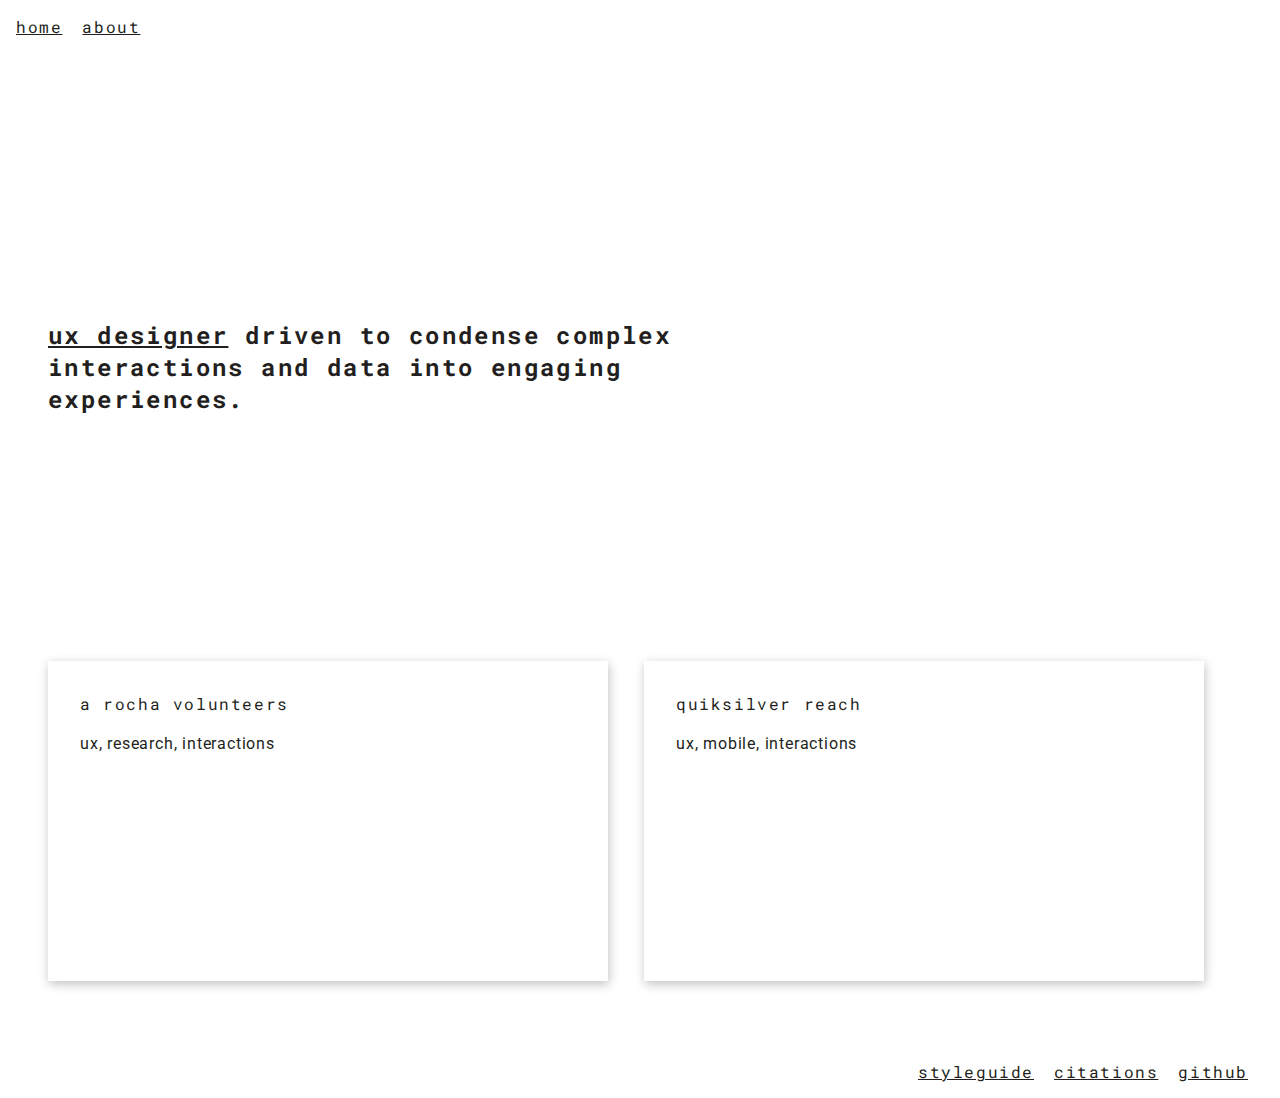
==== index.html @ 5fe72e6e "Linked citations page in footer nav" ====
<!DOCTYPE html>
<html lang="en">

  <head>

    <meta charset="utf-8">
    <meta name="viewport" content="width=device-width, initial-scale=1">
    <title>Patrick Ly - Portfolio</title>

    <link href="css/main.css" rel="stylesheet">

    <link href="https://fonts.googleapis.com/css?family=Roboto:300,700" rel="stylesheet">
    <link href="https://fonts.googleapis.com/css?family=Roboto+Mono:400,700" rel="stylesheet">

  </head>

  <body>

    <nav class="header-nav">
      <a href="index.html" class="nav-item">home</a>
      <a href="about.html" class="nav-item">about</a>
    </nav>

    <section class="intro">
      <h1><a href="about.html">ux designer</a> driven to condense complex interactions and data into engaging experiences. </h1>
    </section>

    <section class="main-section">
      <a href="arocha.html" class="project-component-1">
        <h3>a rocha volunteers</h3>
        <p class="project-subtitle">ux, research, interactions</p>
      </a>
      <a href="quiksilver-reach.html" class="project-component-2">
        <h3>quiksilver reach</h3>
        <p class="project-subtitle">ux, mobile, interactions</p>
      </a>
    </section>

    <nav class="footer-nav">
      <a href="styleguide.html" class="nav-item">styleguide</a>
      <a href="citations.html" class="nav-item">citations</a>
      <a href="https://github.com/pcly95/339portfolio" class="nav-item">github</a>
    </nav>

  </body>
</html>
---- css/main.css ----
*, *::after, *::before {
  box-sizing: border-box;
  margin:0;
}

body {
  margin: 0;
  font-family: 'Roboto', sans-serif;
  color: #231F20;
}

.alternate {
  background-color: #231F20;
}

section {
  margin:2rem;
}

h1 {
  font-family: 'Roboto Mono', monospace;
  letter-spacing: .15rem;
  font-size: 1.5rem;
  margin-left: 0;
}

h2 {
  font-family: 'Roboto Mono', monospace;
  letter-spacing: .1rem;
  font-size: 1.2rem;
  margin-bottom: 1rem;
}

h3 {
  font-family: 'Roboto Mono', monospace;
  font-weight: 400;
  letter-spacing: .1rem;
  font-size: 1rem;
  margin-bottom: 1rem;
}

a {
  color: #231F20;
  -webkit-transition: color 0.2s ease-out;
  transition: color 0.2s ease-out;
}

a:hover, a:active, a:focus {
  color: #C1C1C0;
}

p {
  letter-spacing: .05rem;
  line-height: 1.7rem;
  max-width: 40rem;
  margin-bottom: 2.5rem;
}

ul {
  padding: 0;
  list-style-type: none;
  letter-spacing: .05rem;
  line-height: 1.7rem;
  max-width: 40rem;
}

li {
  margin-bottom: .5rem;
}

em {
  font-weight: 700;
  font-style: normal;
}

.header-nav {
  margin: 1rem;
}

.footer-nav {
  margin: 1rem;
  float: right;
}

.nav-item {
  font-family: 'Roboto Mono', monospace;
  font-weight: 400;
  letter-spacing: .1rem;
  font-size: 1rem;
  margin-right: 1rem;
}

.nav-item-alt {
  font-family: 'Roboto Mono', monospace;
  font-weight: 400;
  letter-spacing: .1rem;
  font-size: 1rem;
  margin-right: 1rem;
  color: white;
}

.about-link {
  font-family: 'Roboto Mono', monospace;
  font-weight: 400;
  letter-spacing: .1rem;
  font-size: 1rem;
  color: white;
  margin-left: 0;
  margin-right: 1rem;
}

.alternate-h1 {
  color: white;
}

.about-paragraph {
  color: white;
  margin-left: 0;
  margin-top: 2rem;
}

.project-title {
  margin-bottom: 1.5rem;
}

.project-subtitle {
  margin-top: .5rem;
}

.intro {
  margin-top: 22%;
  max-width: 40rem;
}

.main-section {
  max-width: 100rem;
  max-height: 20rem;
  margin-top: 18%;
  margin-bottom: 5rem;
  margin-left: 2rem;
  margin-right: 2rem;
}

.project-component-1 {
  display: inline-block;
  text-decoration: none;
  color: white;
  background-color: #48755a;
  padding: 2rem;
  margin: 0 0 1rem 0;
  width: 100%;
  max-width: 35rem;
  height: 20rem;
  box-shadow: 1px 3px 10px #C1C1C0;

  -webkit-transition: all 0.3s ease-out;
  transition: all 0.3s ease-out;
}

.project-component-1:hover, .project-component-1:active, .project-component-1:focus {
  color: white;
  background-color: #48755a;
}

.project-component-2 {
  display: inline-block;
  text-decoration: none;
  color: white;
  background-color: #253444;
  padding: 2rem;
  margin: 0 0 1rem 0;
  width: 100%;
  max-width: 35rem;
  height: 20rem;
  box-shadow: 1px 3px 10px #C1C1C0;

  -webkit-transition: all 0.3s ease-out;
  transition: all 0.3s ease-out;
}

.project-component-2:hover, .project-component-2:active, .project-component-2:focus {
  color: white;
  background-color: #253444;
}

.full-bleed {
  width: 100%;
  height: 100%;
  margin: 0 0 4rem 0;
}

.detail-intro {
  font-size: 1.3rem;
  line-height: 2.2rem;
}

.main-content {
  max-width: 40rem;
  margin-left: 2rem;
  margin-right: 2rem;
}

.within-content {
  width: 100%;
  height: 100%;
  margin-bottom: 6rem;
}

.within-content-double {
  width: 100%;
  height: 100%;
  margin-bottom: 1rem;
}

@media (min-width:28rem){
  .main-content {
    margin-left: auto;
    margin-right: auto;
  }

  .project-title {
    margin-left: 0;
  }

  h1 {
    margin-left: 1rem;
  }

  p {
    margin-bottom: 4rem;
  }

  .project-component-1 {
    margin: 1rem;
    color: #231F20;
    background-color: #FFFFFF;
  }

  .project-component-2 {
    margin: 1rem;
    color: #231F20;
    background-color: #FFFFFF;
  }

  .about-paragraph {
    margin-left: 1rem;
  }

  .about-link {
    margin-left: 1rem;
    margin-right: 0;
  }

  .main-section {
    margin-left: 2rem;
    margin-right: 0;
  }
}

.embed-container {
  position: relative;
  padding-bottom: 56.25%;
  height: 0;
  overflow: hidden;
  max-width: 100%;
  margin-top: 2rem;
  margin-bottom: 6rem;
}

.embed-container iframe, .embed-container object, .embed-container embed {
  position: absolute;
  top: 0;
  left: 0;
  width: 100%;
  height: 100%;
}



/*STYLE GUIDE STYLING*/
.styleguide-section {
  display: -ms-flex;
  display: flex;

  -ms-flex-wrap: wrap;
  flex-wrap: wrap;

  margin-top: 3.5rem;
  margin-bottom: 3.5rem;
  border-top: .05rem solid #C1C1C0;
  padding-top: 1rem;
}

.styleguide-item {
  box-sizing: border-box;
  flex-grow: 1;
  flex-basis: 17rem;
  margin-right: 1rem;
}

.styleguide-h1 {
  font-family: 'Roboto Mono', monospace;
  letter-spacing: .4rem;
  font-size: 1.4rem;
  margin: 2rem;
}

.styleguide-title {
  font-family: 'Roboto', sans-serif;
  font-size: 1rem;
  font-weight: 300;
  margin-left: 0;
  margin-bottom: 1rem;
}

.no-margin {
  margin-left: 0;
}

.styleguide-h2 {
  font-family: 'Roboto', sans-serif;
  font-size: 1.3rem;
  flex-basis: 100%;
  font-weight: 300;
  margin-left: 0;
  margin-bottom: 1rem;
}

.styleguide-label {
  margin-top: 1rem;
  margin-bottom: 0;
  font-size: .8rem;
  color: grey;
}

.styleguide-p {
  margin-bottom: 1rem;
}

code {
  background-color: #C1C1C0;
  padding: .2rem;
}

.heading-font {
  font-family: 'Roboto Mono', monospace;
}

.swatch-black {
  color: white;
  background-color: #231F20;
  padding: .5rem;
  width: 10rem;
  margin: 1rem;
}

.swatch-grey {
  background-color: #C1C1C0;
  padding: .5rem;
  width: 10rem;
  margin: 1rem;
}

.swatch-white {
  background-color: #FFFFFF;
  border: .05rem solid #C1C1C0;
  padding: .5rem;
  width: 10rem;
  margin: 1rem;
}
/*END OF STYLE GUIDE STYLING*/
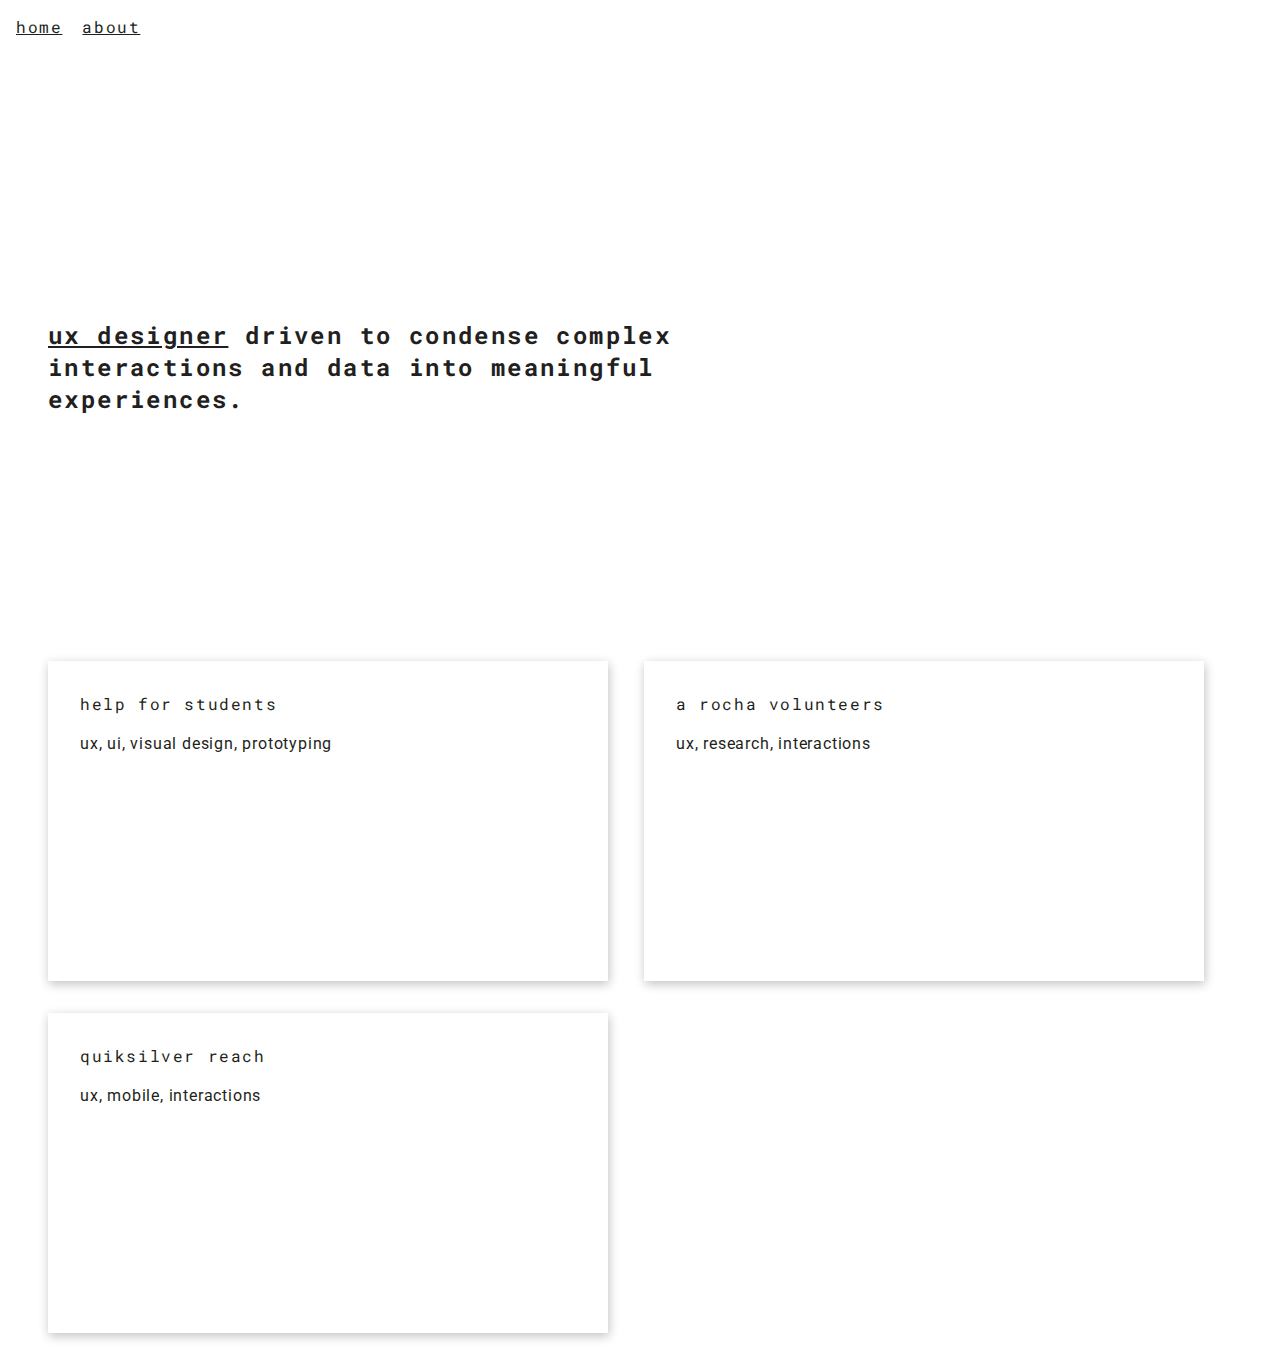
==== commit 4a4d5e04: "Deleted footer and added new project component" ====
--- a/index.html
+++ b/index.html
@@ -22,10 +22,14 @@
     </nav>
 
     <section class="intro">
-      <h1><a href="about.html">ux designer</a> driven to condense complex interactions and data into engaging experiences. </h1>
+      <h1><a href="about.html">ux designer</a> driven to condense complex interactions and data into meaningful experiences. </h1>
     </section>
 
     <section class="main-section">
+      <a href="help-for-students.html" class="project-component-3">
+        <h3>help for students</h3>
+        <p class="project-subtitle">ux, ui, visual design, prototyping</p>
+      </a>
       <a href="arocha.html" class="project-component-1">
         <h3>a rocha volunteers</h3>
         <p class="project-subtitle">ux, research, interactions</p>
@@ -36,11 +40,5 @@
       </a>
     </section>
 
-    <nav class="footer-nav">
-      <a href="styleguide.html" class="nav-item">styleguide</a>
-      <a href="citations.html" class="nav-item">citations</a>
-      <a href="https://github.com/pcly95/339portfolio" class="nav-item">github</a>
-    </nav>
-
   </body>
 </html>
--- a/css/main.css
+++ b/css/main.css
@@ -54,6 +54,13 @@
   line-height: 1.7rem;
   max-width: 40rem;
   margin-bottom: 2.5rem;
+}
+
+.double-paragraph {
+  letter-spacing: .05rem;
+  line-height: 1.7rem;
+  max-width: 40rem;
+  margin-bottom: 1.2rem;
 }
 
 ul {
@@ -88,6 +95,16 @@
   letter-spacing: .1rem;
   font-size: 1rem;
   margin-right: 1rem;
+}
+
+.nav-item-bottom-margin {
+  font-family: 'Roboto Mono', monospace;
+  font-weight: 400;
+  letter-spacing: .1rem;
+  font-size: 1rem;
+  margin-right: 1rem;
+  margin-bottom: 4rem;
+  display: block;
 }
 
 .nav-item-alt {
@@ -183,6 +200,27 @@
   background-color: #253444;
 }
 
+.project-component-3 {
+  display: inline-block;
+  text-decoration: none;
+  color: white;
+  background-color: #FF9B59;
+  padding: 2rem;
+  margin: 0 0 1rem 0;
+  width: 100%;
+  max-width: 35rem;
+  height: 20rem;
+  box-shadow: 1px 3px 10px #C1C1C0;
+
+  -webkit-transition: all 0.3s ease-out;
+  transition: all 0.3s ease-out;
+}
+
+.project-component-3:hover, .project-component-3:active, .project-component-3:focus {
+  color: white;
+  background-color: #FF9B59;
+}
+
 .full-bleed {
   width: 100%;
   height: 100%;
@@ -206,10 +244,24 @@
   margin-bottom: 6rem;
 }
 
+.within-content-shadow {
+  width: 100%;
+  height: 100%;
+  margin-bottom: 6rem;
+  box-shadow: 1px 3px 10px #C1C1C0;
+}
+
 .within-content-double {
   width: 100%;
   height: 100%;
   margin-bottom: 1rem;
+}
+
+.within-content-double-shadow {
+  width: 100%;
+  height: 100%;
+  margin-bottom: 1rem;
+  box-shadow: 1px 3px 10px #C1C1C0;
 }
 
 @media (min-width:28rem){
@@ -237,6 +289,12 @@
   }
 
   .project-component-2 {
+    margin: 1rem;
+    color: #231F20;
+    background-color: #FFFFFF;
+  }
+
+  .project-component-3 {
     margin: 1rem;
     color: #231F20;
     background-color: #FFFFFF;
@@ -268,6 +326,7 @@
 }
 
 .embed-container iframe, .embed-container object, .embed-container embed {
+  border-style: none;
   position: absolute;
   top: 0;
   left: 0;
@@ -275,9 +334,21 @@
   height: 100%;
 }
 
-
-
-/*STYLE GUIDE STYLING*/
+/*STYLE GUIDE + CITATION STYLING*/
+.citation-section {
+  display: block;
+
+  margin-top: 3.5rem;
+  margin-bottom: 3.5rem;
+  border-top: .05rem solid #C1C1C0;
+  padding-top: 1rem;
+}
+
+.citation-p {
+  margin-bottom: 0;
+  margin-top: 2rem;
+}
+
 .styleguide-section {
   display: -ms-flex;
   display: flex;
@@ -314,6 +385,9 @@
 }
 
 .no-margin {
+  font-family: 'Roboto Mono', monospace;
+  letter-spacing: .15rem;
+  font-size: 1.5rem;
   margin-left: 0;
 }
 
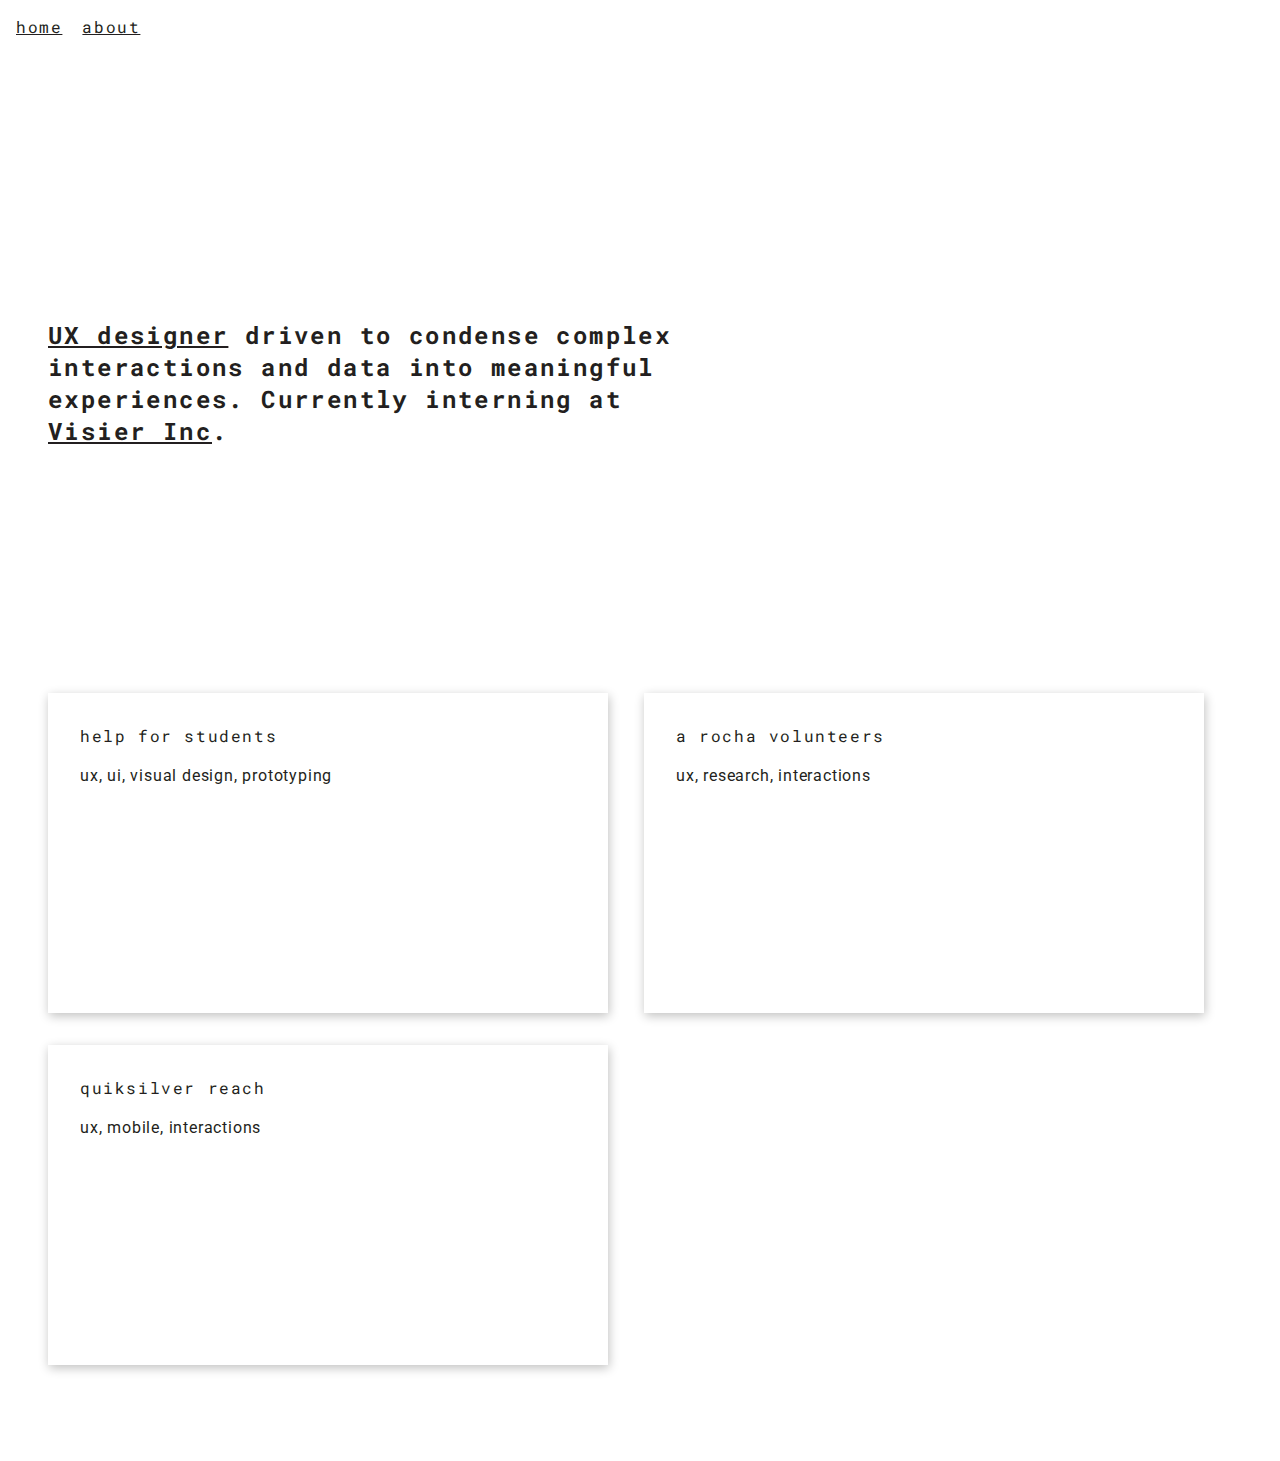
==== commit 5c55a068: "Changed main description on homepage" ====
--- a/index.html
+++ b/index.html
@@ -22,7 +22,7 @@
     </nav>
 
     <section class="intro">
-      <h1><a href="about.html">ux designer</a> driven to condense complex interactions and data into meaningful experiences. </h1>
+      <h1><a href="about.html">UX designer</a> driven to condense complex interactions and data into meaningful experiences. Currently interning at <a href="https://www.visier.com/" target="_blank">Visier Inc</a>.</h1>
     </section>
 
     <section class="main-section">
--- a/css/main.css
+++ b/css/main.css
@@ -150,8 +150,6 @@
 }
 
 .main-section {
-  max-width: 100rem;
-  max-height: 20rem;
   margin-top: 18%;
   margin-bottom: 5rem;
   margin-left: 2rem;
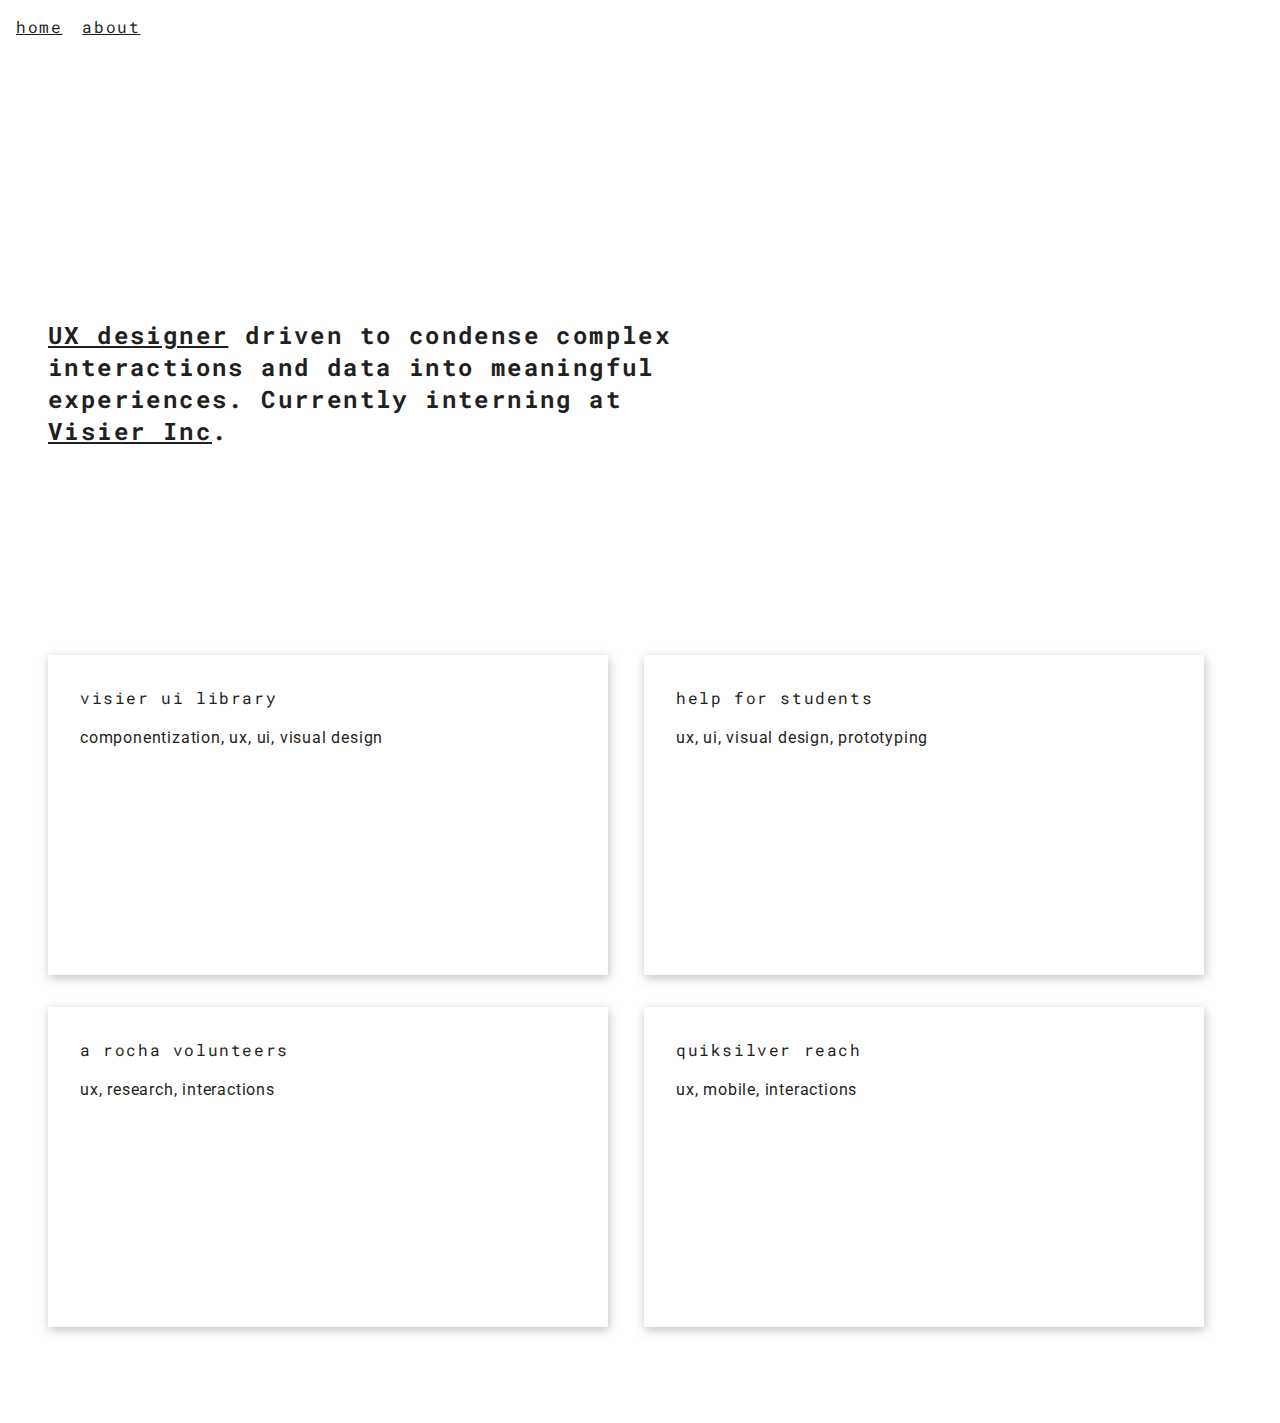
==== commit 40229cb9: "Added new project component html (visier ui library)" ====
--- a/index.html
+++ b/index.html
@@ -26,6 +26,10 @@
     </section>
 
     <section class="main-section">
+      <a href="visier-ui-library.html" class="project-component-4">
+        <h3>visier ui library</h3>
+        <p class="project-subtitle">componentization, ux, ui, visual design</p>
+      </a>
       <a href="help-for-students.html" class="project-component-3">
         <h3>help for students</h3>
         <p class="project-subtitle">ux, ui, visual design, prototyping</p>
--- a/css/main.css
+++ b/css/main.css
@@ -150,7 +150,7 @@
 }
 
 .main-section {
-  margin-top: 18%;
+  margin-top: 15%;
   margin-bottom: 5rem;
   margin-left: 2rem;
   margin-right: 2rem;
@@ -217,6 +217,27 @@
 .project-component-3:hover, .project-component-3:active, .project-component-3:focus {
   color: white;
   background-color: #FF9B59;
+}
+
+.project-component-4 {
+  display: inline-block;
+  text-decoration: none;
+  color: #231F20;
+  background-color: #A6FFFF;
+  padding: 2rem;
+  margin: 0 0 1rem 0;
+  width: 100%;
+  max-width: 35rem;
+  height: 20rem;
+  box-shadow: 1px 3px 10px #C1C1C0;
+
+  -webkit-transition: all 0.3s ease-out;
+  transition: all 0.3s ease-out;
+}
+
+.project-component-4:hover, .project-component-4:active, .project-component-4:focus {
+  color: #231F20;
+  background-color: #A6FFFF;
 }
 
 .full-bleed {
@@ -293,6 +314,12 @@
   }
 
   .project-component-3 {
+    margin: 1rem;
+    color: #231F20;
+    background-color: #FFFFFF;
+  }
+
+  .project-component-4 {
     margin: 1rem;
     color: #231F20;
     background-color: #FFFFFF;
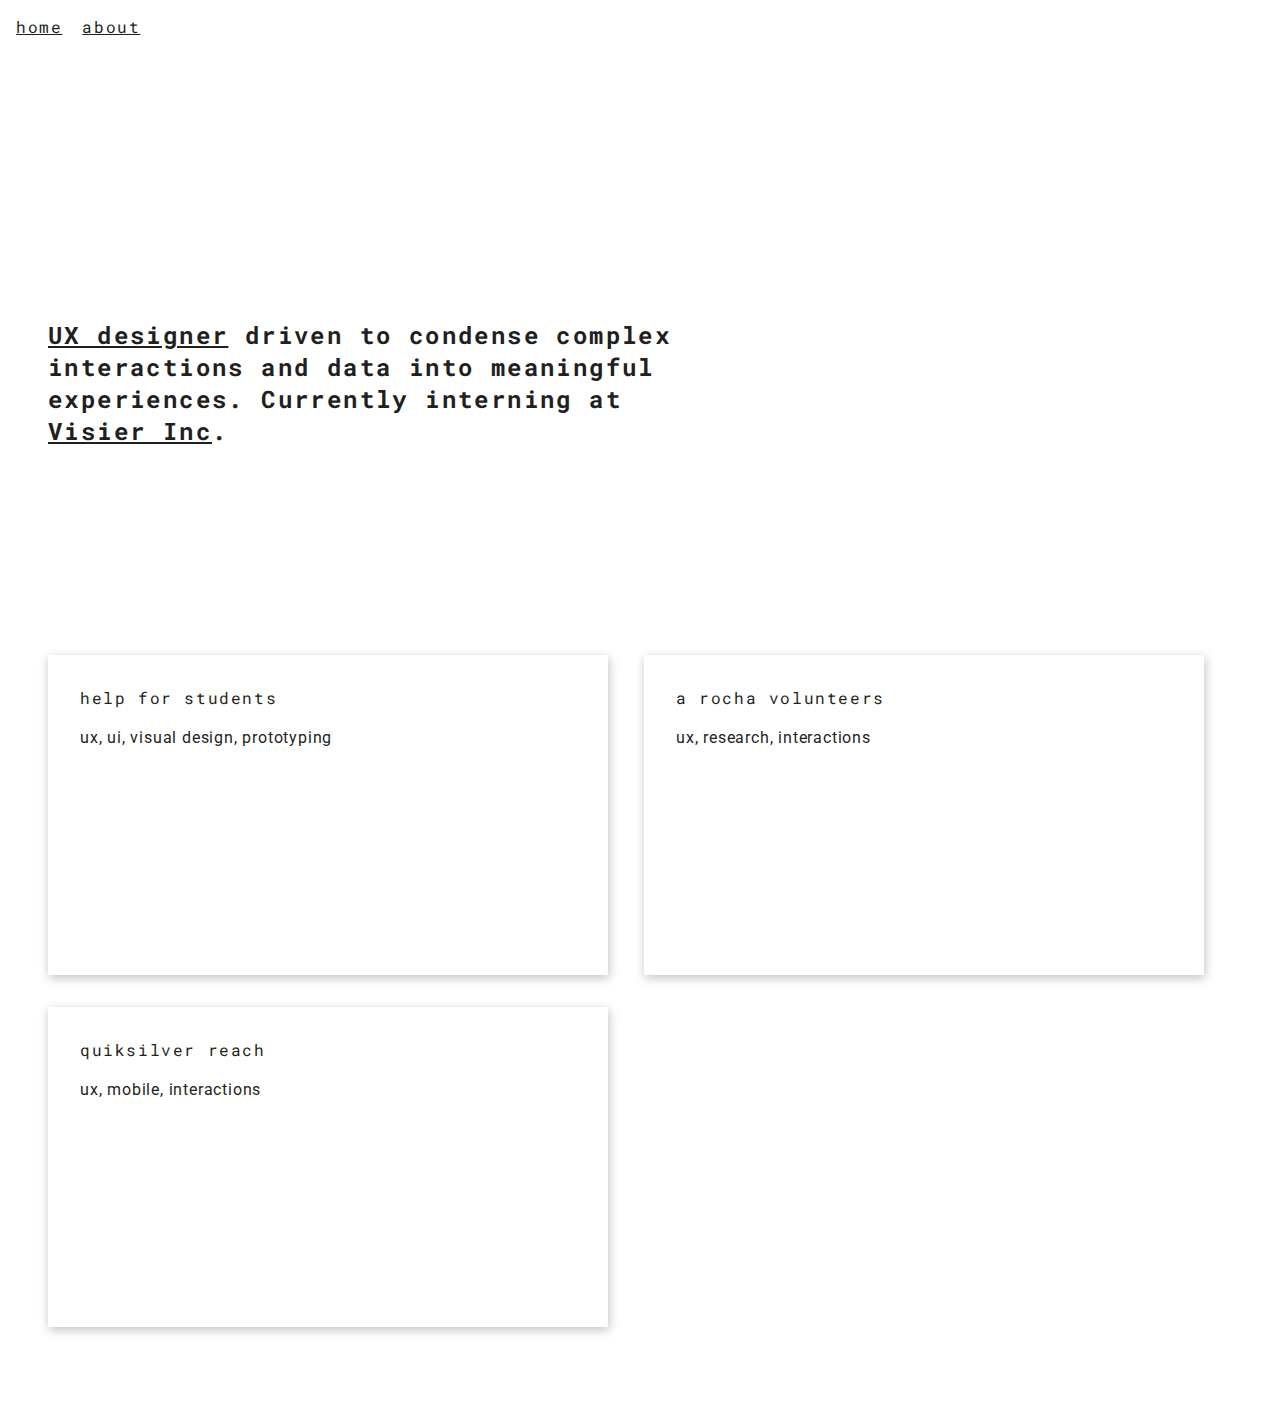
==== commit c799b87e: "temporarily remove visier ui library project" ====
--- a/index.html
+++ b/index.html
@@ -26,10 +26,10 @@
     </section>
 
     <section class="main-section">
-      <a href="visier-ui-library.html" class="project-component-4">
+      <!-- <a href="visier-ui-library.html" class="project-component-4">
         <h3>visier ui library</h3>
         <p class="project-subtitle">componentization, ux, ui, visual design</p>
-      </a>
+      </a> -->
       <a href="help-for-students.html" class="project-component-3">
         <h3>help for students</h3>
         <p class="project-subtitle">ux, ui, visual design, prototyping</p>
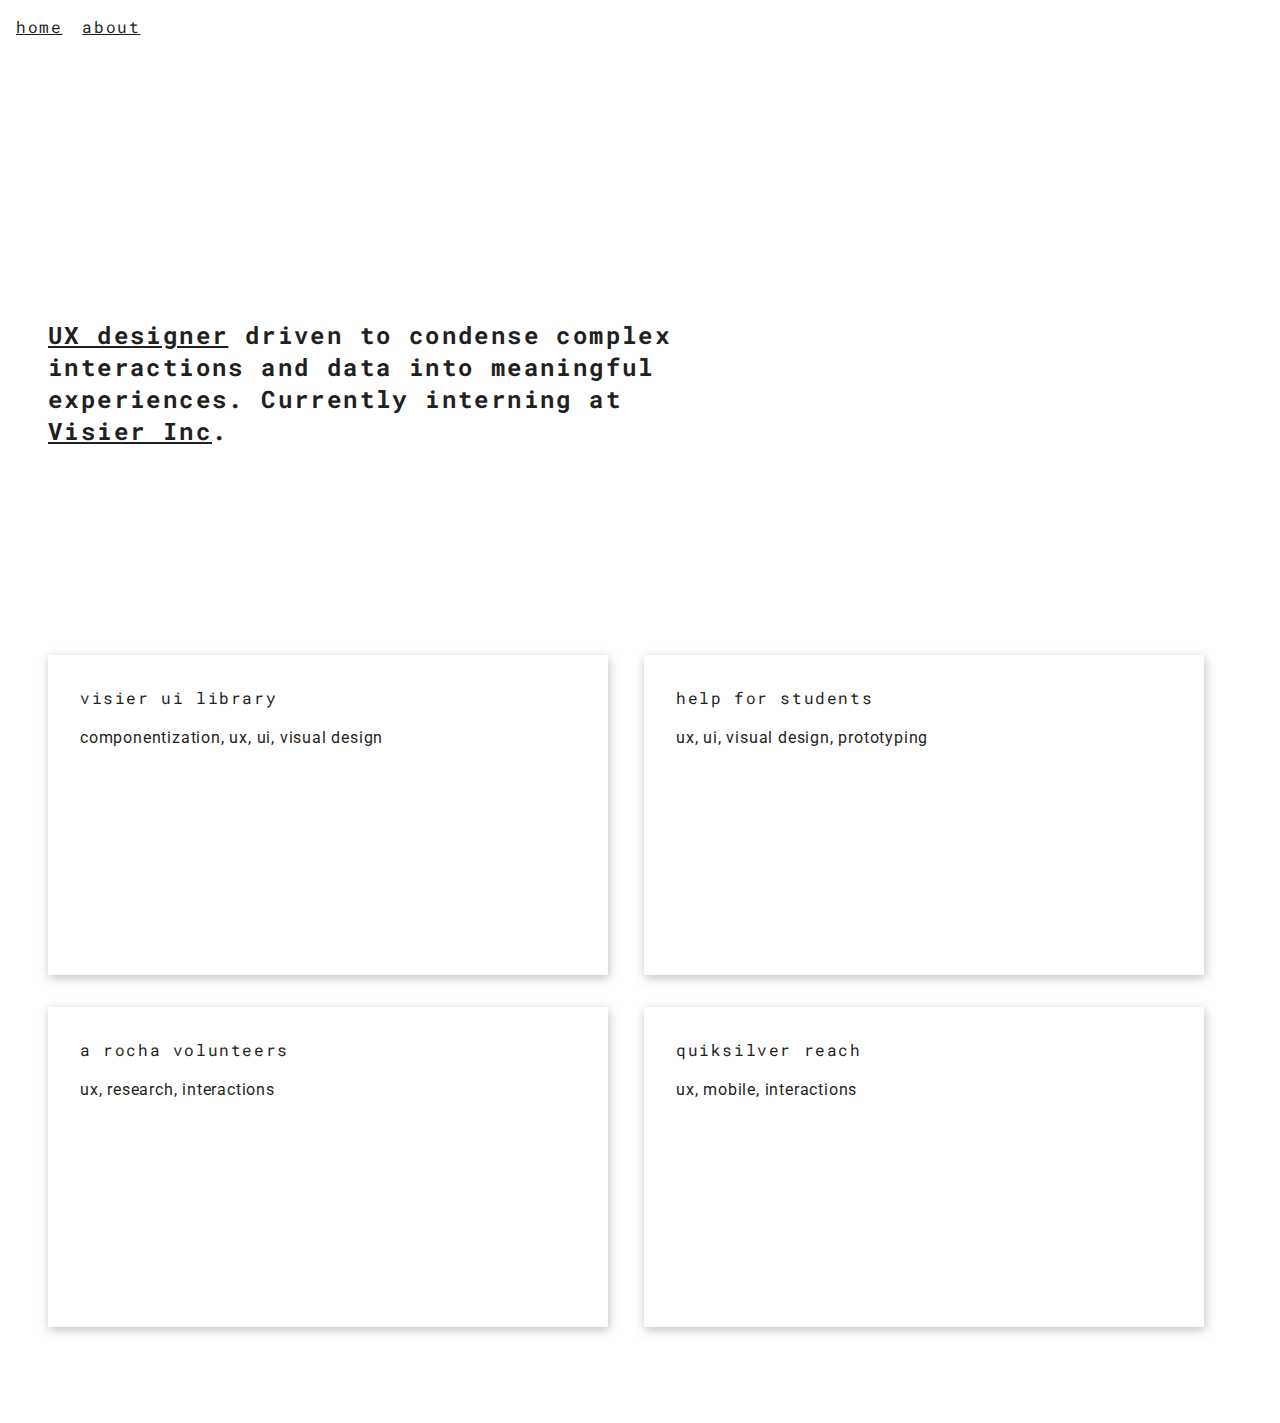
==== commit 4f82a937: "Uncommented visier-ui-library section in main page" ====
--- a/index.html
+++ b/index.html
@@ -26,10 +26,10 @@
     </section>
 
     <section class="main-section">
-      <!-- <a href="visier-ui-library.html" class="project-component-4">
+      <a href="visier-ui-library.html" class="project-component-4">
         <h3>visier ui library</h3>
         <p class="project-subtitle">componentization, ux, ui, visual design</p>
-      </a> -->
+      </a>
       <a href="help-for-students.html" class="project-component-3">
         <h3>help for students</h3>
         <p class="project-subtitle">ux, ui, visual design, prototyping</p>
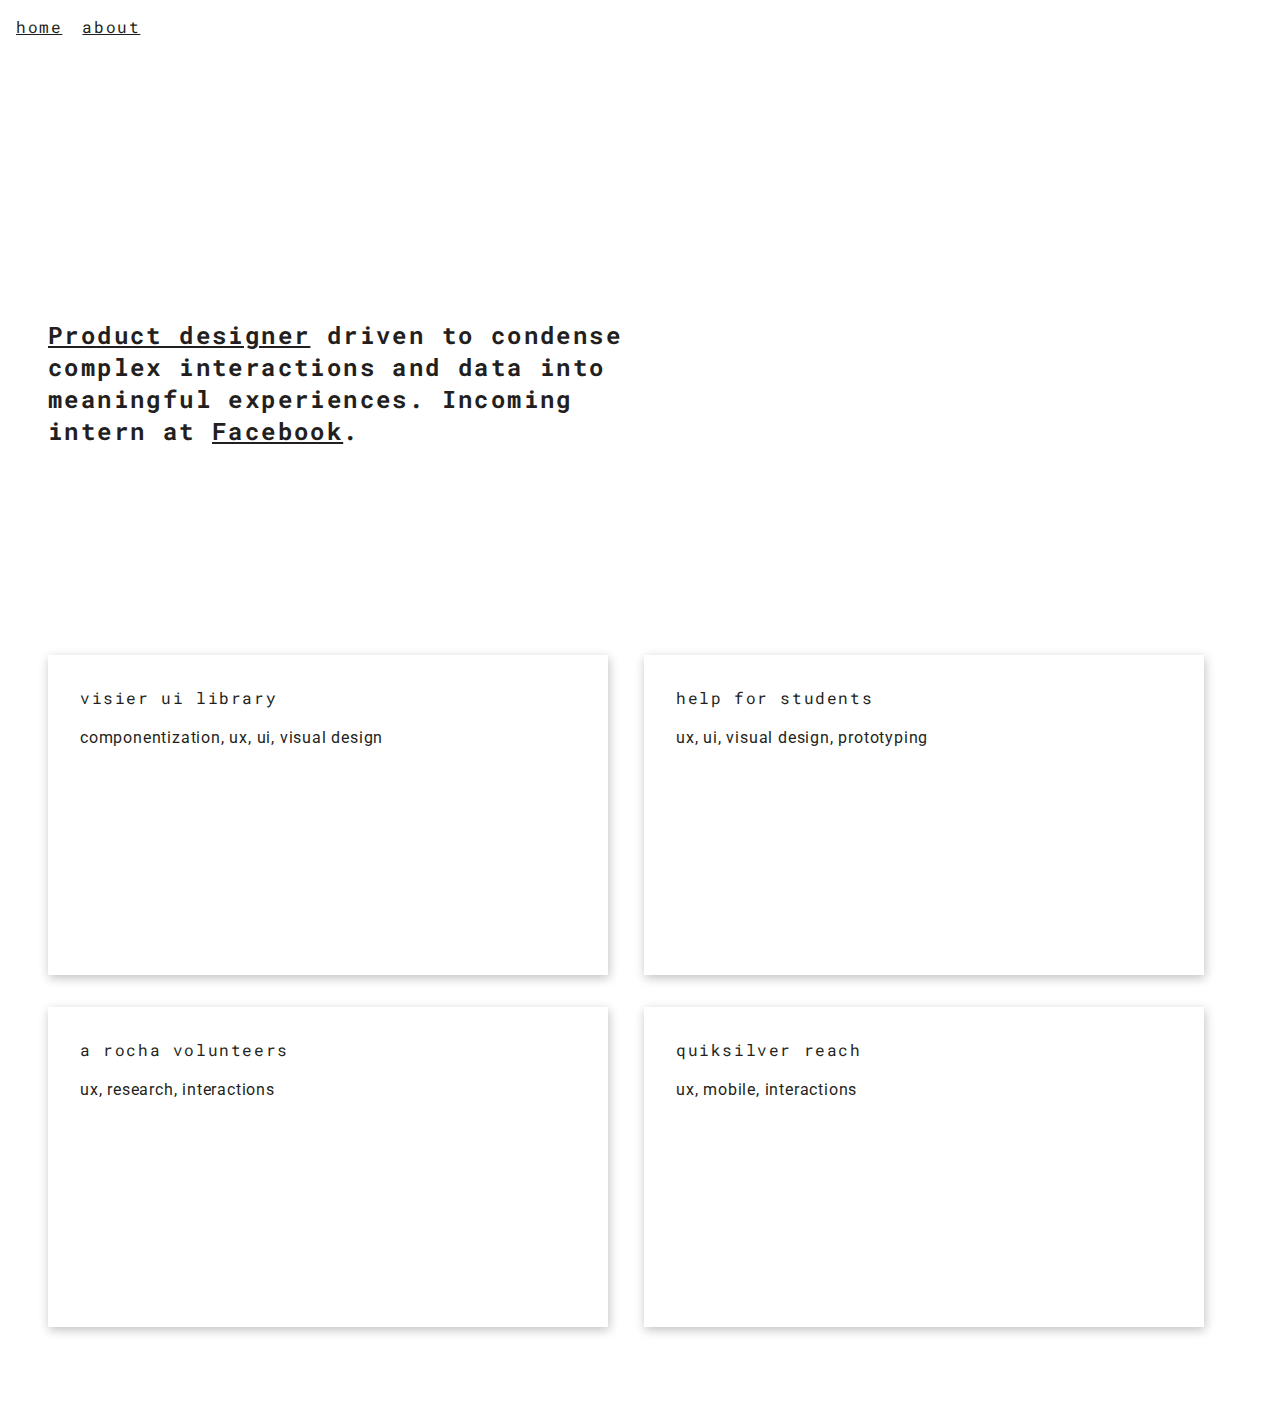
==== commit 1a943391: "Updated position and intern experience" ====
--- a/index.html
+++ b/index.html
@@ -22,7 +22,7 @@
     </nav>
 
     <section class="intro">
-      <h1><a href="about.html">UX designer</a> driven to condense complex interactions and data into meaningful experiences. Currently interning at <a href="https://www.visier.com/" target="_blank">Visier Inc</a>.</h1>
+      <h1><a href="about.html">Product designer</a> driven to condense complex interactions and data into meaningful experiences. Incoming intern at <a href="https://facebook.design/" target="_blank">Facebook</a>.</h1>
     </section>
 
     <section class="main-section">
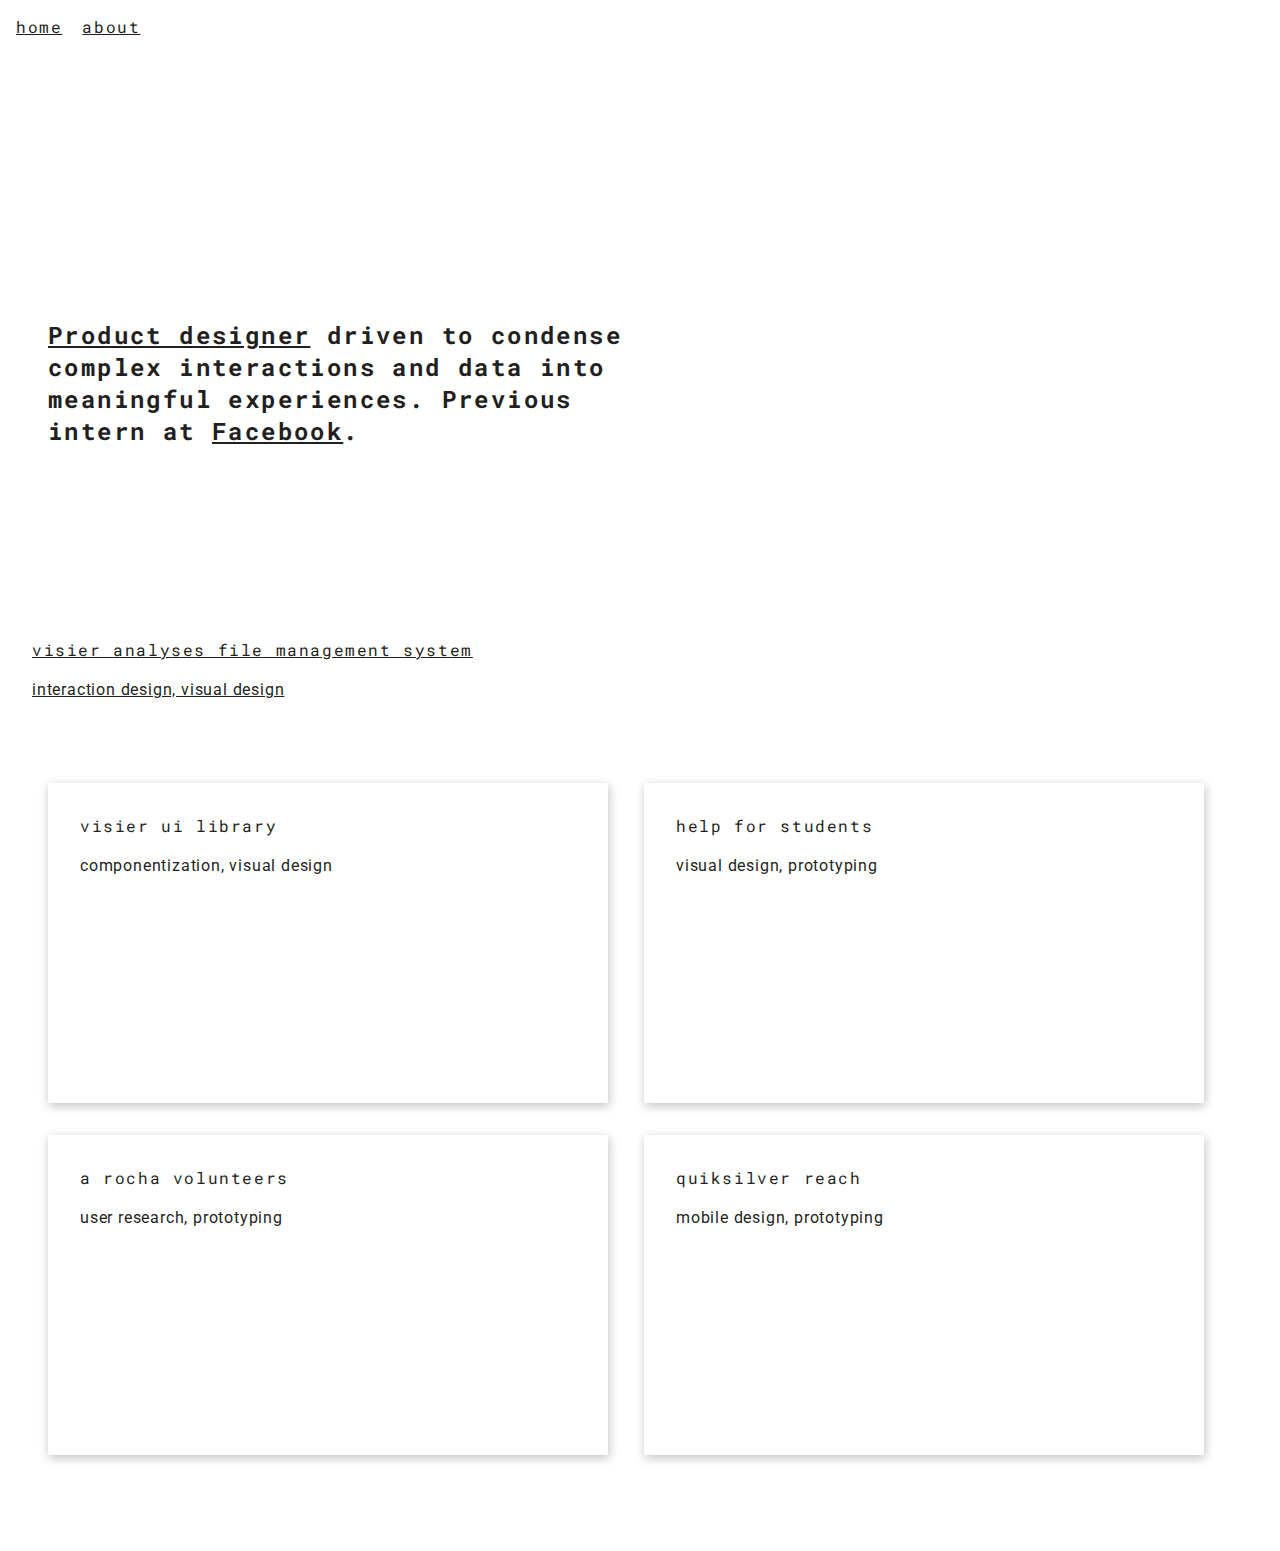
==== commit 6db743cd: "Added new analyses room project" ====
--- a/index.html
+++ b/index.html
@@ -22,25 +22,29 @@
     </nav>
 
     <section class="intro">
-      <h1><a href="about.html">Product designer</a> driven to condense complex interactions and data into meaningful experiences. Incoming intern at <a href="https://facebook.design/" target="_blank">Facebook</a>.</h1>
+      <h1><a href="about.html">Product designer</a> driven to condense complex interactions and data into meaningful experiences. Previous intern at <a href="https://facebook.design/" target="_blank">Facebook</a>.</h1>
     </section>
 
     <section class="main-section">
+      <a href="visier-analyses-management.html" class="project-component-5">
+        <h3>visier analyses file management system</h3>
+        <p class="project-subtitle">interaction design, visual design</p>
+      </a>
       <a href="visier-ui-library.html" class="project-component-4">
         <h3>visier ui library</h3>
-        <p class="project-subtitle">componentization, ux, ui, visual design</p>
+        <p class="project-subtitle">componentization, visual design</p>
       </a>
       <a href="help-for-students.html" class="project-component-3">
         <h3>help for students</h3>
-        <p class="project-subtitle">ux, ui, visual design, prototyping</p>
+        <p class="project-subtitle">visual design, prototyping</p>
       </a>
       <a href="arocha.html" class="project-component-1">
         <h3>a rocha volunteers</h3>
-        <p class="project-subtitle">ux, research, interactions</p>
+        <p class="project-subtitle">user research, prototyping</p>
       </a>
       <a href="quiksilver-reach.html" class="project-component-2">
         <h3>quiksilver reach</h3>
-        <p class="project-subtitle">ux, mobile, interactions</p>
+        <p class="project-subtitle">mobile design, prototyping</p>
       </a>
     </section>
 
